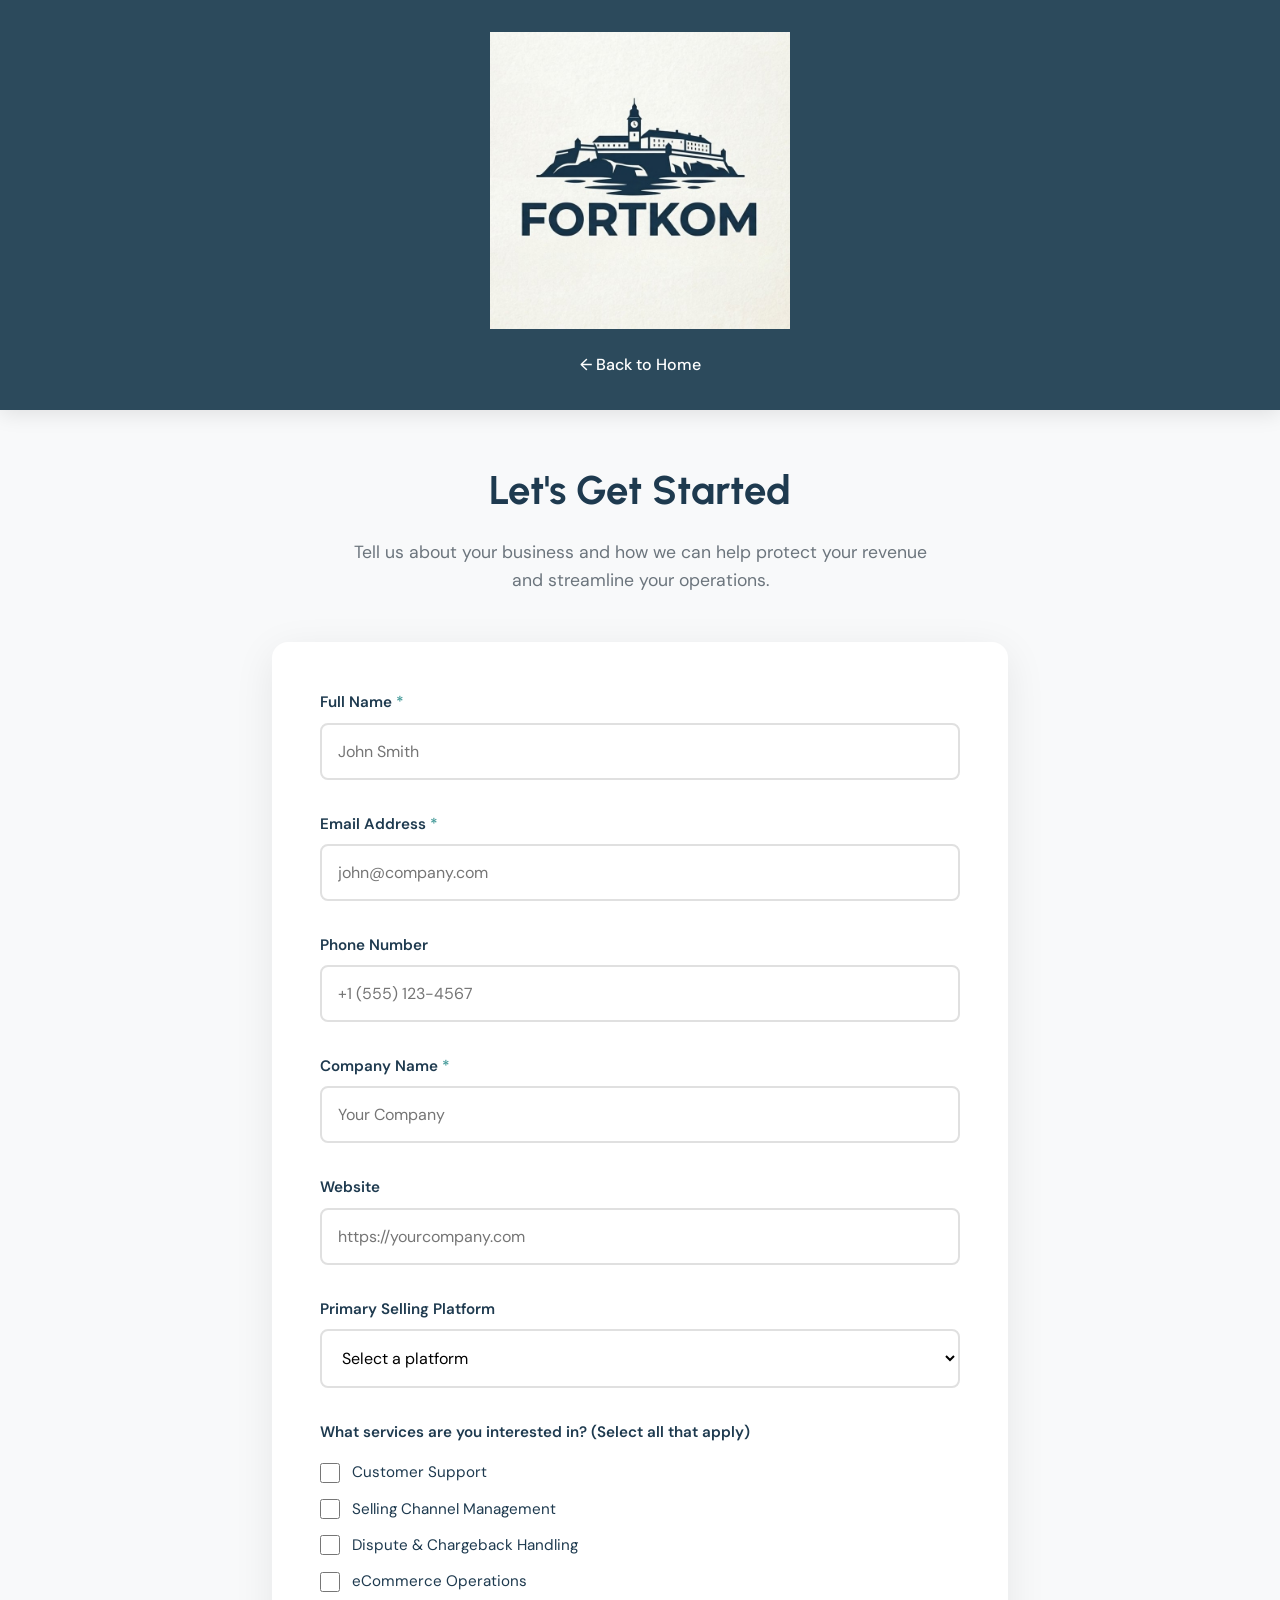
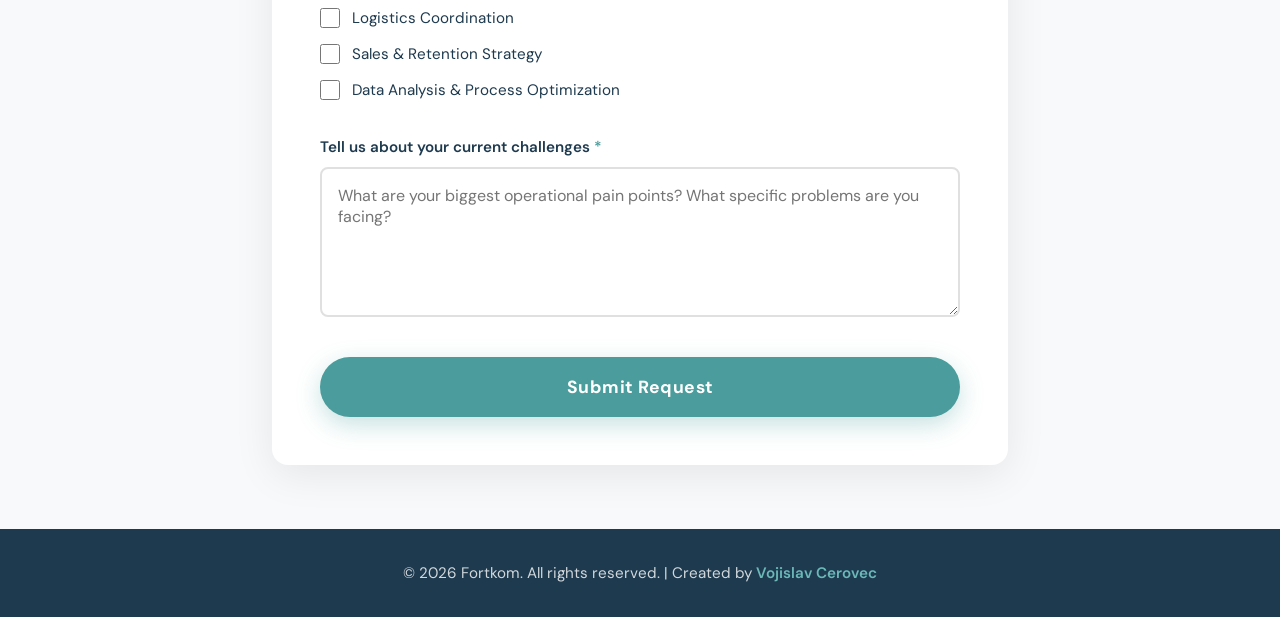
==== get-started.html @ 03bb9717 "Add files via upload" ====
<!DOCTYPE html>
<html lang="en">
<head>
    <meta charset="UTF-8">
    <meta name="viewport" content="width=device-width, initial-scale=1.0">
    <title>Get Started - Fortkom</title>
    <link rel="preconnect" href="https://fonts.googleapis.com">
    <link rel="preconnect" href="https://fonts.gstatic.com" crossorigin>
    <link href="https://fonts.googleapis.com/css2?family=DM+Sans:wght@400;500;700&family=Urbanist:wght@600;700;800&display=swap" rel="stylesheet">
    <style>
        * {
            margin: 0;
            padding: 0;
            box-sizing: border-box;
        }

        :root {
            --primary-dark: #1e3a4f;
            --primary-medium: #2C4A5C;
            --accent-teal: #4a9d9c;
            --accent-light: #6bb8b7;
            --bg-light: #f8f9fa;
            --text-dark: #1a1a1a;
            --text-light: #ffffff;
            --text-muted: #6c757d;
        }

        body {
            font-family: 'DM Sans', sans-serif;
            color: var(--text-dark);
            line-height: 1.6;
            background: var(--bg-light);
        }

        /* Header */
        header {
            background: var(--primary-medium);
            padding: 2rem;
            text-align: center;
            box-shadow: 0 4px 20px rgba(0, 0, 0, 0.1);
        }

        .logo {
            text-align: center;
        }

        .logo img {
            max-width: 300px;
            width: 100%;
            height: auto;
        }

        .back-link {
            display: inline-block;
            margin-top: 1rem;
            color: var(--text-light);
            text-decoration: none;
            font-weight: 500;
            transition: color 0.3s ease;
        }

        .back-link:hover {
            color: var(--accent-light);
        }

        /* Main Container */
        .container {
            max-width: 800px;
            margin: 3rem auto;
            padding: 0 2rem;
        }

        .form-header {
            text-align: center;
            margin-bottom: 3rem;
        }

        .form-header h1 {
            font-family: 'Urbanist', sans-serif;
            font-size: 2.5rem;
            font-weight: 700;
            color: var(--primary-dark);
            margin-bottom: 1rem;
        }

        .form-header p {
            font-size: 1.1rem;
            color: var(--text-muted);
            max-width: 600px;
            margin: 0 auto;
        }

        /* Form Styling */
        .contact-form {
            background: white;
            padding: 3rem;
            border-radius: 16px;
            box-shadow: 0 10px 40px rgba(0, 0, 0, 0.08);
        }

        .form-group {
            margin-bottom: 2rem;
        }

        .form-group label {
            display: block;
            font-weight: 600;
            color: var(--primary-dark);
            margin-bottom: 0.5rem;
            font-size: 0.95rem;
        }

        .form-group label.required::after {
            content: ' *';
            color: var(--accent-teal);
        }

        .form-group input,
        .form-group textarea,
        .form-group select {
            width: 100%;
            padding: 1rem;
            border: 2px solid #e0e0e0;
            border-radius: 8px;
            font-family: 'DM Sans', sans-serif;
            font-size: 1rem;
            transition: all 0.3s ease;
            background: white;
        }

        .form-group input:focus,
        .form-group textarea:focus,
        .form-group select:focus {
            outline: none;
            border-color: var(--accent-teal);
            box-shadow: 0 0 0 3px rgba(74, 157, 156, 0.1);
        }

        .form-group textarea {
            min-height: 150px;
            resize: vertical;
        }

        /* Checkbox Group */
        .checkbox-group {
            margin-bottom: 2rem;
        }

        .checkbox-group label {
            display: block;
            font-weight: 600;
            color: var(--primary-dark);
            margin-bottom: 1rem;
            font-size: 0.95rem;
        }

        .checkbox-item {
            display: flex;
            align-items: center;
            margin-bottom: 0.75rem;
        }

        .checkbox-item input[type="checkbox"] {
            width: 20px;
            height: 20px;
            margin-right: 0.75rem;
            cursor: pointer;
            accent-color: var(--accent-teal);
        }

        .checkbox-item label {
            margin-bottom: 0;
            font-weight: 400;
            cursor: pointer;
        }

        /* Submit Button */
        .submit-btn {
            width: 100%;
            padding: 1.2rem;
            background: var(--accent-teal);
            color: white;
            border: none;
            border-radius: 50px;
            font-family: 'DM Sans', sans-serif;
            font-weight: 700;
            font-size: 1.1rem;
            cursor: pointer;
            transition: all 0.3s ease;
            box-shadow: 0 8px 25px rgba(74, 157, 156, 0.3);
            letter-spacing: 0.5px;
        }

        .submit-btn:hover {
            background: var(--accent-light);
            transform: translateY(-3px);
            box-shadow: 0 12px 35px rgba(74, 157, 156, 0.4);
        }

        .submit-btn:active {
            transform: translateY(-1px);
        }

        /* Success Message */
        .success-message {
            display: none;
            background: linear-gradient(135deg, var(--accent-teal), var(--accent-light));
            color: white;
            padding: 2rem;
            border-radius: 12px;
            text-align: center;
            margin-top: 2rem;
        }

        .success-message.show {
            display: block;
            animation: slideIn 0.5s ease-out;
        }

        @keyframes slideIn {
            from {
                opacity: 0;
                transform: translateY(20px);
            }
            to {
                opacity: 1;
                transform: translateY(0);
            }
        }

        .success-message h3 {
            font-size: 1.5rem;
            margin-bottom: 0.5rem;
        }

        /* Footer */
        footer {
            background: var(--primary-dark);
            color: rgba(255, 255, 255, 0.8);
            text-align: center;
            padding: 2rem;
            font-size: 0.95rem;
            margin-top: 4rem;
        }

        footer p {
            margin: 0;
            color: rgba(255, 255, 255, 0.8);
        }

        footer a {
            color: var(--accent-light);
            text-decoration: none;
            font-weight: 600;
            transition: color 0.3s ease;
        }

        footer a:hover {
            color: white;
        }

        /* Responsive */
        @media (max-width: 768px) {
            .container {
                padding: 0 1.5rem;
            }

            .contact-form {
                padding: 2rem 1.5rem;
            }

            .form-header h1 {
                font-size: 2rem;
            }

            .logo img {
                max-width: 220px;
            }
        }
    </style>
</head>
<body>
    <header>
        <div class="logo">
            <img src="fortkom-logo.png" alt="Fortkom Logo">
        </div>
        <a href="fortkom-website.html" class="back-link">← Back to Home</a>
    </header>

    <div class="container">
        <div class="form-header">
            <h1>Let's Get Started</h1>
            <p>Tell us about your business and how we can help protect your revenue and streamline your operations.</p>
        </div>

        <form class="contact-form" id="contactForm">
            <div class="form-group">
                <label for="name" class="required">Full Name</label>
                <input type="text" id="name" name="name" required placeholder="John Smith">
            </div>

            <div class="form-group">
                <label for="email" class="required">Email Address</label>
                <input type="email" id="email" name="email" required placeholder="john@company.com">
            </div>

            <div class="form-group">
                <label for="phone">Phone Number</label>
                <input type="tel" id="phone" name="phone" placeholder="+1 (555) 123-4567">
            </div>

            <div class="form-group">
                <label for="company" class="required">Company Name</label>
                <input type="text" id="company" name="company" required placeholder="Your Company">
            </div>

            <div class="form-group">
                <label for="website">Website</label>
                <input type="url" id="website" name="website" placeholder="https://yourcompany.com">
            </div>

            <div class="form-group">
                <label for="platform">Primary Selling Platform</label>
                <select id="platform" name="platform">
                    <option value="">Select a platform</option>
                    <option value="amazon">Amazon</option>
                    <option value="walmart">Walmart</option>
                    <option value="ebay">eBay</option>
                    <option value="shopify">Shopify</option>
                    <option value="multiple">Multiple Platforms</option>
                    <option value="other">Other</option>
                </select>
            </div>

            <div class="checkbox-group">
                <label>What services are you interested in? (Select all that apply)</label>
                <div class="checkbox-item">
                    <input type="checkbox" id="service1" name="services" value="customer-support">
                    <label for="service1">Customer Support</label>
                </div>
                <div class="checkbox-item">
                    <input type="checkbox" id="service2" name="services" value="channel-management">
                    <label for="service2">Selling Channel Management</label>
                </div>
                <div class="checkbox-item">
                    <input type="checkbox" id="service3" name="services" value="dispute-handling">
                    <label for="service3">Dispute & Chargeback Handling</label>
                </div>
                <div class="checkbox-item">
                    <input type="checkbox" id="service4" name="services" value="operations">
                    <label for="service4">eCommerce Operations</label>
                </div>
                <div class="checkbox-item">
                    <input type="checkbox" id="service5" name="services" value="logistics">
                    <label for="service5">Logistics Coordination</label>
                </div>
                <div class="checkbox-item">
                    <input type="checkbox" id="service6" name="services" value="sales-retention">
                    <label for="service6">Sales & Retention Strategy</label>
                </div>
                <div class="checkbox-item">
                    <input type="checkbox" id="service7" name="services" value="data-analysis">
                    <label for="service7">Data Analysis & Process Optimization</label>
                </div>
            </div>

            <div class="form-group">
                <label for="message" class="required">Tell us about your current challenges</label>
                <textarea id="message" name="message" required placeholder="What are your biggest operational pain points? What specific problems are you facing?"></textarea>
            </div>

            <button type="submit" class="submit-btn">Submit Request</button>
        </form>

        <div class="success-message" id="successMessage">
            <h3>✓ Thank You!</h3>
            <p>We've received your request and will get back to you within 24 hours.</p>
        </div>
    </div>

    <footer>
        <p>© 2026 Fortkom. All rights reserved. | Created by <a href="#">Vojislav Cerovec</a></p>
    </footer>

    <script>
        document.getElementById('contactForm').addEventListener('submit', function(e) {
            e.preventDefault();
            
            // Get form data
            const formData = new FormData(this);
            
            // Collect selected services
            const services = [];
            document.querySelectorAll('input[name="services"]:checked').forEach(checkbox => {
                services.push(checkbox.value);
            });
            
            // Here you would normally send the data to a server
            // For now, we'll just show a success message
            console.log('Form Data:', {
                name: formData.get('name'),
                email: formData.get('email'),
                phone: formData.get('phone'),
                company: formData.get('company'),
                website: formData.get('website'),
                platform: formData.get('platform'),
                services: services,
                message: formData.get('message')
            });
            
            // Hide form and show success message
            this.style.display = 'none';
            document.getElementById('successMessage').classList.add('show');
            
            // Scroll to success message
            document.getElementById('successMessage').scrollIntoView({ 
                behavior: 'smooth',
                block: 'center'
            });
        });
    </script>
</body>
</html>
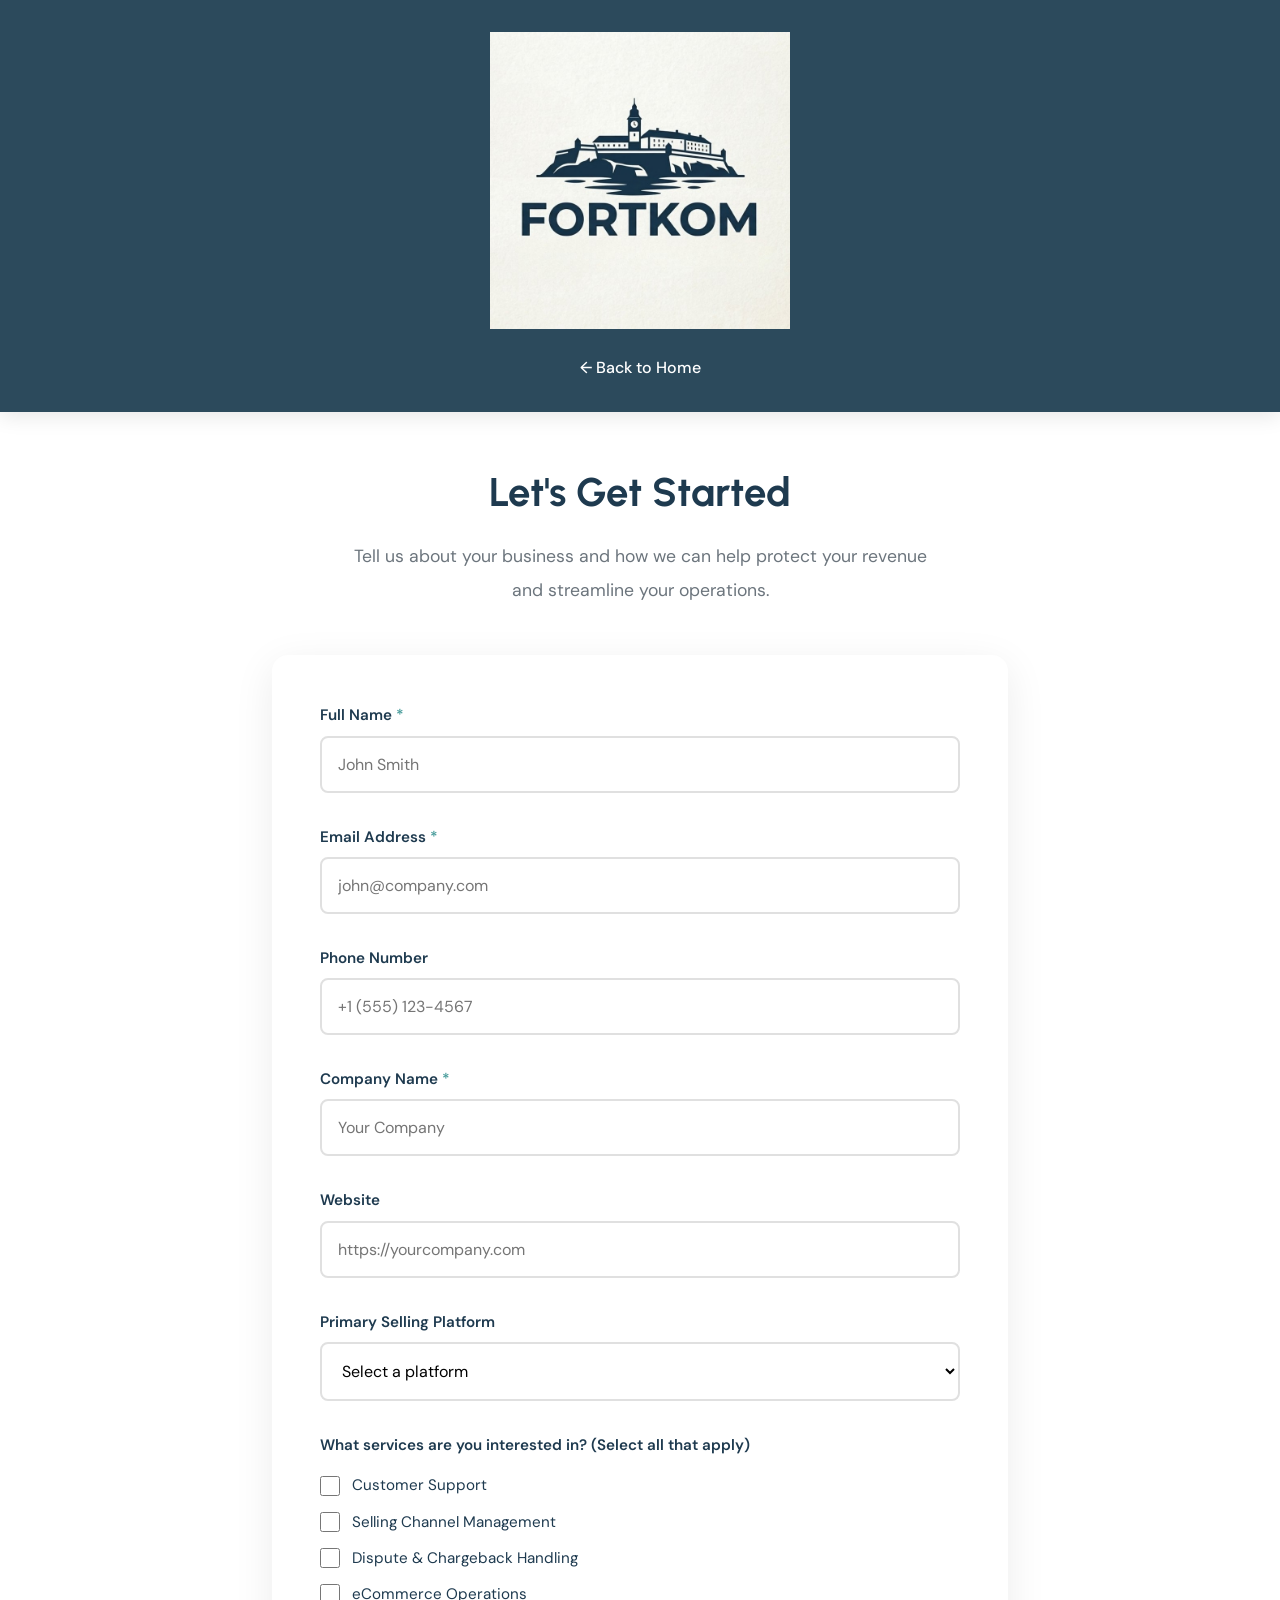
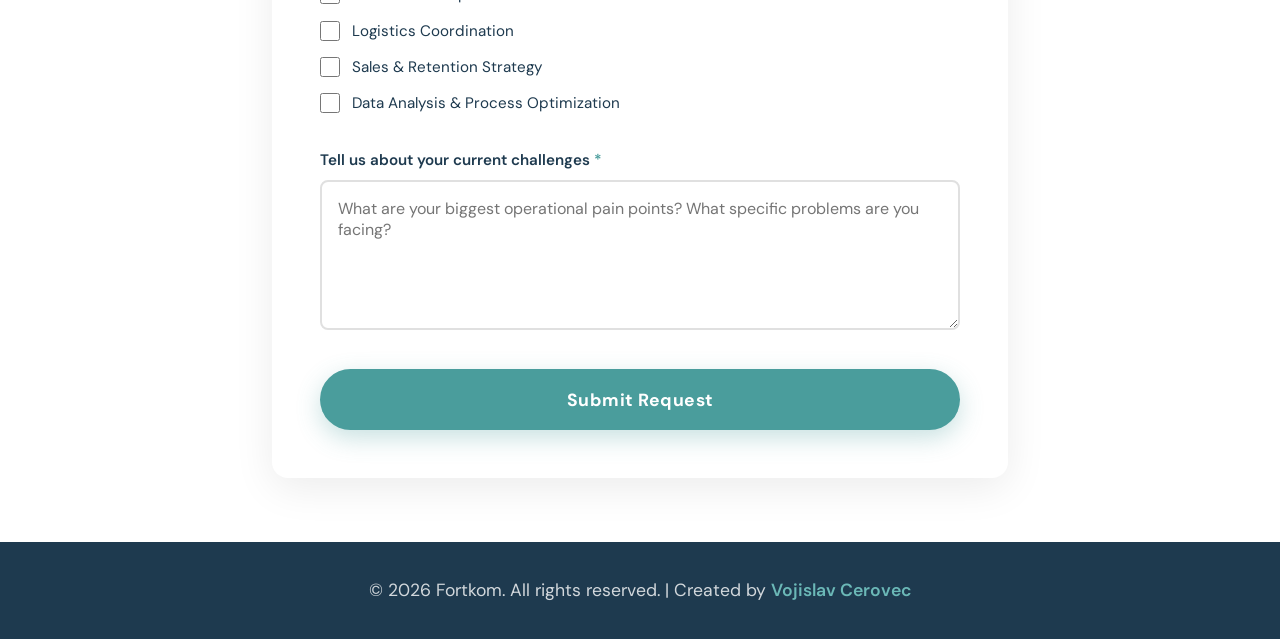
==== commit a8172724: "komit sa seo" ====
--- a/get-started.html
+++ b/get-started.html
@@ -7,284 +7,14 @@
     <link rel="preconnect" href="https://fonts.googleapis.com">
     <link rel="preconnect" href="https://fonts.gstatic.com" crossorigin>
     <link href="https://fonts.googleapis.com/css2?family=DM+Sans:wght@400;500;700&family=Urbanist:wght@600;700;800&display=swap" rel="stylesheet">
-    <style>
-        * {
-            margin: 0;
-            padding: 0;
-            box-sizing: border-box;
-        }
-
-        :root {
-            --primary-dark: #1e3a4f;
-            --primary-medium: #2C4A5C;
-            --accent-teal: #4a9d9c;
-            --accent-light: #6bb8b7;
-            --bg-light: #f8f9fa;
-            --text-dark: #1a1a1a;
-            --text-light: #ffffff;
-            --text-muted: #6c757d;
-        }
-
-        body {
-            font-family: 'DM Sans', sans-serif;
-            color: var(--text-dark);
-            line-height: 1.6;
-            background: var(--bg-light);
-        }
-
-        /* Header */
-        header {
-            background: var(--primary-medium);
-            padding: 2rem;
-            text-align: center;
-            box-shadow: 0 4px 20px rgba(0, 0, 0, 0.1);
-        }
-
-        .logo {
-            text-align: center;
-        }
-
-        .logo img {
-            max-width: 300px;
-            width: 100%;
-            height: auto;
-        }
-
-        .back-link {
-            display: inline-block;
-            margin-top: 1rem;
-            color: var(--text-light);
-            text-decoration: none;
-            font-weight: 500;
-            transition: color 0.3s ease;
-        }
-
-        .back-link:hover {
-            color: var(--accent-light);
-        }
-
-        /* Main Container */
-        .container {
-            max-width: 800px;
-            margin: 3rem auto;
-            padding: 0 2rem;
-        }
-
-        .form-header {
-            text-align: center;
-            margin-bottom: 3rem;
-        }
-
-        .form-header h1 {
-            font-family: 'Urbanist', sans-serif;
-            font-size: 2.5rem;
-            font-weight: 700;
-            color: var(--primary-dark);
-            margin-bottom: 1rem;
-        }
-
-        .form-header p {
-            font-size: 1.1rem;
-            color: var(--text-muted);
-            max-width: 600px;
-            margin: 0 auto;
-        }
-
-        /* Form Styling */
-        .contact-form {
-            background: white;
-            padding: 3rem;
-            border-radius: 16px;
-            box-shadow: 0 10px 40px rgba(0, 0, 0, 0.08);
-        }
-
-        .form-group {
-            margin-bottom: 2rem;
-        }
-
-        .form-group label {
-            display: block;
-            font-weight: 600;
-            color: var(--primary-dark);
-            margin-bottom: 0.5rem;
-            font-size: 0.95rem;
-        }
-
-        .form-group label.required::after {
-            content: ' *';
-            color: var(--accent-teal);
-        }
-
-        .form-group input,
-        .form-group textarea,
-        .form-group select {
-            width: 100%;
-            padding: 1rem;
-            border: 2px solid #e0e0e0;
-            border-radius: 8px;
-            font-family: 'DM Sans', sans-serif;
-            font-size: 1rem;
-            transition: all 0.3s ease;
-            background: white;
-        }
-
-        .form-group input:focus,
-        .form-group textarea:focus,
-        .form-group select:focus {
-            outline: none;
-            border-color: var(--accent-teal);
-            box-shadow: 0 0 0 3px rgba(74, 157, 156, 0.1);
-        }
-
-        .form-group textarea {
-            min-height: 150px;
-            resize: vertical;
-        }
-
-        /* Checkbox Group */
-        .checkbox-group {
-            margin-bottom: 2rem;
-        }
-
-        .checkbox-group label {
-            display: block;
-            font-weight: 600;
-            color: var(--primary-dark);
-            margin-bottom: 1rem;
-            font-size: 0.95rem;
-        }
-
-        .checkbox-item {
-            display: flex;
-            align-items: center;
-            margin-bottom: 0.75rem;
-        }
-
-        .checkbox-item input[type="checkbox"] {
-            width: 20px;
-            height: 20px;
-            margin-right: 0.75rem;
-            cursor: pointer;
-            accent-color: var(--accent-teal);
-        }
-
-        .checkbox-item label {
-            margin-bottom: 0;
-            font-weight: 400;
-            cursor: pointer;
-        }
-
-        /* Submit Button */
-        .submit-btn {
-            width: 100%;
-            padding: 1.2rem;
-            background: var(--accent-teal);
-            color: white;
-            border: none;
-            border-radius: 50px;
-            font-family: 'DM Sans', sans-serif;
-            font-weight: 700;
-            font-size: 1.1rem;
-            cursor: pointer;
-            transition: all 0.3s ease;
-            box-shadow: 0 8px 25px rgba(74, 157, 156, 0.3);
-            letter-spacing: 0.5px;
-        }
-
-        .submit-btn:hover {
-            background: var(--accent-light);
-            transform: translateY(-3px);
-            box-shadow: 0 12px 35px rgba(74, 157, 156, 0.4);
-        }
-
-        .submit-btn:active {
-            transform: translateY(-1px);
-        }
-
-        /* Success Message */
-        .success-message {
-            display: none;
-            background: linear-gradient(135deg, var(--accent-teal), var(--accent-light));
-            color: white;
-            padding: 2rem;
-            border-radius: 12px;
-            text-align: center;
-            margin-top: 2rem;
-        }
-
-        .success-message.show {
-            display: block;
-            animation: slideIn 0.5s ease-out;
-        }
-
-        @keyframes slideIn {
-            from {
-                opacity: 0;
-                transform: translateY(20px);
-            }
-            to {
-                opacity: 1;
-                transform: translateY(0);
-            }
-        }
-
-        .success-message h3 {
-            font-size: 1.5rem;
-            margin-bottom: 0.5rem;
-        }
-
-        /* Footer */
-        footer {
-            background: var(--primary-dark);
-            color: rgba(255, 255, 255, 0.8);
-            text-align: center;
-            padding: 2rem;
-            font-size: 0.95rem;
-            margin-top: 4rem;
-        }
-
-        footer p {
-            margin: 0;
-            color: rgba(255, 255, 255, 0.8);
-        }
-
-        footer a {
-            color: var(--accent-light);
-            text-decoration: none;
-            font-weight: 600;
-            transition: color 0.3s ease;
-        }
-
-        footer a:hover {
-            color: white;
-        }
-
-        /* Responsive */
-        @media (max-width: 768px) {
-            .container {
-                padding: 0 1.5rem;
-            }
-
-            .contact-form {
-                padding: 2rem 1.5rem;
-            }
-
-            .form-header h1 {
-                font-size: 2rem;
-            }
-
-            .logo img {
-                max-width: 220px;
-            }
-        }
-    </style>
+    <link rel="stylesheet" href="css/styles.css">
 </head>
 <body>
     <header>
         <div class="logo">
             <img src="fortkom-logo.png" alt="Fortkom Logo">
         </div>
-        <a href="fortkom-website.html" class="back-link">← Back to Home</a>
+        <a href="index.html" class="back-link">← Back to Home</a>
     </header>
 
     <div class="container">
@@ -382,42 +112,6 @@
         <p>© 2026 Fortkom. All rights reserved. | Created by <a href="#">Vojislav Cerovec</a></p>
     </footer>
 
-    <script>
-        document.getElementById('contactForm').addEventListener('submit', function(e) {
-            e.preventDefault();
-            
-            // Get form data
-            const formData = new FormData(this);
-            
-            // Collect selected services
-            const services = [];
-            document.querySelectorAll('input[name="services"]:checked').forEach(checkbox => {
-                services.push(checkbox.value);
-            });
-            
-            // Here you would normally send the data to a server
-            // For now, we'll just show a success message
-            console.log('Form Data:', {
-                name: formData.get('name'),
-                email: formData.get('email'),
-                phone: formData.get('phone'),
-                company: formData.get('company'),
-                website: formData.get('website'),
-                platform: formData.get('platform'),
-                services: services,
-                message: formData.get('message')
-            });
-            
-            // Hide form and show success message
-            this.style.display = 'none';
-            document.getElementById('successMessage').classList.add('show');
-            
-            // Scroll to success message
-            document.getElementById('successMessage').scrollIntoView({ 
-                behavior: 'smooth',
-                block: 'center'
-            });
-        });
-    </script>
+    <script src="js/script.js"></script>
 </body>
 </html>
--- a/css/styles.css
+++ b/css/styles.css
@@ -0,0 +1,727 @@
+* {
+    margin: 0;
+    padding: 0;
+    box-sizing: border-box;
+}
+
+:root {
+    --primary-dark: #1e3a4f;
+    --primary-medium: #2C4A5C;
+    --accent-teal: #4a9d9c;
+    --accent-light: #6bb8b7;
+    --bg-light: #f8f9fa;
+    --text-dark: #1a1a1a;
+    --text-light: #ffffff;
+    --text-muted: #6c757d;
+}
+
+body {
+    font-family: 'DM Sans', sans-serif;
+    color: var(--text-dark);
+    line-height: 1.6;
+    overflow-x: hidden;
+}
+
+/* Hero Section with Pattern Background */
+.hero {
+    background: var(--primary-medium);
+    min-height: 100vh;
+    display: flex;
+    flex-direction: column;
+    position: relative;
+    overflow: hidden;
+}
+
+.hero::before {
+    content: '';
+    position: absolute;
+    top: 0;
+    left: 0;
+    right: 0;
+    bottom: 0;
+    background-image:
+        radial-gradient(circle at 15% 20%, rgba(74, 157, 156, 0.15) 0%, transparent 30%),
+        radial-gradient(circle at 85% 70%, rgba(107, 184, 183, 0.1) 0%, transparent 35%);
+    pointer-events: none;
+}
+
+/* Illustrated People Pattern */
+.pattern-bg {
+    position: absolute;
+    top: 0;
+    left: 0;
+    right: 0;
+    bottom: 0;
+    opacity: 0.08;
+    background-image:
+        url("data:image/svg+xml,%3Csvg width='200' height='200' xmlns='http://www.w3.org/2000/svg'%3E%3Cg fill='%234a9d9c' opacity='0.6'%3E%3Ccircle cx='50' cy='40' r='25'/%3E%3Crect x='35' y='65' width='30' height='50' rx='5'/%3E%3Ccircle cx='150' cy='140' r='20'/%3E%3Crect x='140' y='160' width='20' height='35' rx='3'/%3E%3Cpath d='M 100 180 Q 100 170 110 175 T 120 180' fill='none' stroke='%236bb8b7' stroke-width='2'/%3E%3C/g%3E%3C/svg%3E");
+    background-size: 400px 400px;
+    animation: patternMove 60s linear infinite;
+}
+
+@keyframes patternMove {
+    0% {
+        background-position: 0 0;
+    }
+
+    100% {
+        background-position: 400px 400px;
+    }
+}
+
+/* Navigation */
+nav {
+    background: rgba(255, 255, 255, 0.98);
+    padding: 1rem 2rem;
+    position: sticky;
+    top: 0;
+    z-index: 100;
+    backdrop-filter: blur(10px);
+    box-shadow: 0 2px 20px rgba(0, 0, 0, 0.05);
+    animation: navSlideDown 0.6s ease-out;
+}
+
+@keyframes navSlideDown {
+    from {
+        transform: translateY(-100%);
+        opacity: 0;
+    }
+
+    to {
+        transform: translateY(0);
+        opacity: 1;
+    }
+}
+
+nav ul {
+    list-style: none;
+    display: flex;
+    justify-content: center;
+    gap: 3rem;
+    flex-wrap: wrap;
+}
+
+nav a {
+    text-decoration: none;
+    color: var(--text-dark);
+    font-weight: 500;
+    font-size: 0.95rem;
+    letter-spacing: 0.5px;
+    position: relative;
+    padding: 0.5rem 0;
+    transition: color 0.3s ease;
+}
+
+nav a::after {
+    content: '';
+    position: absolute;
+    bottom: 0;
+    left: 0;
+    width: 0;
+    height: 2px;
+    background: var(--accent-teal);
+    transition: width 0.3s ease;
+}
+
+nav a:hover {
+    color: var(--accent-teal);
+}
+
+nav a:hover::after {
+    width: 100%;
+}
+
+/* Hamburger Menu */
+.hamburger {
+    display: none;
+    flex-direction: column;
+    cursor: pointer;
+    padding: 0.5rem;
+    z-index: 101;
+    position: relative;
+}
+
+.hamburger span {
+    width: 28px;
+    height: 3px;
+    background: var(--primary-dark);
+    margin: 3px 0;
+    transition: all 0.3s ease;
+    border-radius: 2px;
+}
+
+.hamburger.active span:nth-child(1) {
+    transform: rotate(45deg) translate(8px, 8px);
+}
+
+.hamburger.active span:nth-child(2) {
+    opacity: 0;
+}
+
+.hamburger.active span:nth-child(3) {
+    transform: rotate(-45deg) translate(7px, -7px);
+}
+
+/* Hero Content */
+.hero-content {
+    flex: 1;
+    display: flex;
+    flex-direction: column;
+    align-items: center;
+    justify-content: center;
+    padding: 4rem 2rem;
+    position: relative;
+    z-index: 2;
+}
+
+.logo-container {
+    background: white;
+    padding: 3rem 4rem;
+    border-radius: 16px;
+    box-shadow: 0 20px 60px rgba(0, 0, 0, 0.2);
+    margin-bottom: 2rem;
+    animation: logoFloat 0.8s ease-out;
+}
+
+@keyframes logoFloat {
+    from {
+        transform: translateY(-30px);
+        opacity: 0;
+    }
+
+    to {
+        transform: translateY(0);
+        opacity: 1;
+    }
+}
+
+.logo {
+    text-align: center;
+}
+
+.logo img {
+    max-width: 400px;
+    width: 100%;
+    height: auto;
+    display: block;
+    margin: 0 auto;
+    margin-bottom: 10px;
+}
+
+.tagline {
+    color: var(--text-light);
+    font-size: 1.5rem;
+    text-align: center;
+    max-width: 700px;
+    font-weight: 400;
+    line-height: 1.8;
+    animation: fadeInUp 0.8s ease-out 0.3s both;
+    text-shadow: 0 2px 10px rgba(0, 0, 0, 0.3);
+}
+
+@keyframes fadeInUp {
+    from {
+        transform: translateY(20px);
+        opacity: 0;
+    }
+
+    to {
+        transform: translateY(0);
+        opacity: 1;
+    }
+}
+
+/* Section Styling */
+section {
+    padding: 6rem 2rem;
+    max-width: 1200px;
+    margin: 0 auto;
+}
+
+section:nth-child(even) {
+    background: var(--bg-light);
+}
+
+h2 {
+    font-family: 'Urbanist', sans-serif;
+    font-size: 2.8rem;
+    font-weight: 700;
+    color: var(--primary-dark);
+    margin-bottom: 2rem;
+    position: relative;
+    display: inline-block;
+}
+
+h2::after {
+    content: '';
+    position: absolute;
+    bottom: -10px;
+    left: 0;
+    width: 80px;
+    height: 4px;
+    background: linear-gradient(90deg, var(--accent-teal), var(--accent-light));
+    border-radius: 2px;
+}
+
+h3 {
+    font-family: 'Urbanist', sans-serif;
+    font-size: 1.6rem;
+    font-weight: 700;
+    color: var(--primary-dark);
+    margin-bottom: 1.5rem;
+    margin-top: 3rem;
+}
+
+p {
+    font-size: 1.1rem;
+    line-height: 1.9;
+    color: var(--text-dark);
+    margin-bottom: 1.5rem;
+}
+
+.emphasis {
+    font-weight: 600;
+    color: var(--primary-dark);
+}
+
+/* Expertise Grid */
+.expertise-grid {
+    display: grid;
+    grid-template-columns: repeat(auto-fit, minmax(280px, 1fr));
+    gap: 1.5rem;
+    margin: 3rem 0;
+}
+
+.expertise-item {
+    background: white;
+    padding: 2rem;
+    border-radius: 12px;
+    border-left: 4px solid var(--accent-teal);
+    box-shadow: 0 4px 15px rgba(0, 0, 0, 0.08);
+    transition: transform 0.3s ease, box-shadow 0.3s ease;
+}
+
+.expertise-item:hover {
+    transform: translateY(-5px);
+    box-shadow: 0 8px 25px rgba(0, 0, 0, 0.12);
+}
+
+.expertise-item::before {
+    content: '▸';
+    color: var(--accent-teal);
+    font-weight: bold;
+    margin-right: 0.5rem;
+    font-size: 1.3rem;
+}
+
+/* Key Points */
+.key-points {
+    background: linear-gradient(135deg, var(--primary-dark) 0%, var(--primary-medium) 100%);
+    padding: 3rem;
+    border-radius: 16px;
+    color: white;
+    margin: 3rem 0;
+    box-shadow: 0 10px 40px rgba(0, 0, 0, 0.15);
+}
+
+.key-points p {
+    color: white;
+    font-size: 1.15rem;
+    line-height: 2;
+}
+
+.key-points .emphasis {
+    color: var(--accent-light);
+    font-weight: 700;
+}
+
+/* Bottom Line / CTA */
+.cta-section {
+    background: var(--bg-light);
+    color: var(--text-dark);
+    text-align: center;
+    padding: 5rem 2rem;
+}
+
+.cta-section h2 {
+    color: var(--primary-dark);
+    font-size: 3rem;
+    margin-bottom: 2rem;
+}
+
+.cta-section h2::after {
+    background: var(--accent-teal);
+    left: 50%;
+    transform: translateX(-50%);
+}
+
+.cta-section p {
+    color: var(--text-dark);
+    font-size: 1.3rem;
+    max-width: 800px;
+    margin: 0 auto 3rem;
+    line-height: 1.8;
+}
+
+.cta-button {
+    display: inline-block;
+    padding: 1.2rem 3rem;
+    background: var(--accent-teal);
+    color: white;
+    text-decoration: none;
+    font-weight: 700;
+    font-size: 1.1rem;
+    border-radius: 50px;
+    transition: all 0.3s ease;
+    box-shadow: 0 8px 25px rgba(74, 157, 156, 0.3);
+    letter-spacing: 0.5px;
+}
+
+.cta-button:hover {
+    background: var(--accent-light);
+    transform: translateY(-3px);
+    box-shadow: 0 12px 35px rgba(74, 157, 156, 0.4);
+}
+
+/* Scroll Animation */
+.fade-in {
+    opacity: 0;
+    transform: translateY(30px);
+    animation: fadeInScroll 0.8s ease-out forwards;
+}
+
+@keyframes fadeInScroll {
+    to {
+        opacity: 1;
+        transform: translateY(0);
+    }
+}
+
+/* Footer */
+footer {
+    background: var(--primary-dark);
+    color: rgba(255, 255, 255, 0.8);
+    text-align: center;
+    padding: 2rem;
+    font-size: 0.95rem;
+}
+
+footer p {
+    margin: 0;
+    color: rgba(255, 255, 255, 0.8);
+}
+
+footer a {
+    color: var(--accent-light);
+    text-decoration: none;
+    font-weight: 600;
+    transition: color 0.3s ease;
+}
+
+footer a:hover {
+    color: white;
+}
+
+/* Header */
+header {
+    background: var(--primary-medium);
+    padding: 2rem;
+    text-align: center;
+    box-shadow: 0 4px 20px rgba(0, 0, 0, 0.1);
+}
+
+.logo {
+    text-align: center;
+}
+
+.logo img {
+    max-width: 300px;
+    width: 100%;
+    height: auto;
+}
+
+.back-link {
+    display: inline-block;
+    margin-top: 1rem;
+    color: var(--text-light);
+    text-decoration: none;
+    font-weight: 500;
+    transition: color 0.3s ease;
+}
+
+.back-link:hover {
+    color: var(--accent-light);
+}
+
+/* Main Container */
+.container {
+    max-width: 800px;
+    margin: 3rem auto;
+    padding: 0 2rem;
+}
+
+.form-header {
+    text-align: center;
+    margin-bottom: 3rem;
+}
+
+.form-header h1 {
+    font-family: 'Urbanist', sans-serif;
+    font-size: 2.5rem;
+    font-weight: 700;
+    color: var(--primary-dark);
+    margin-bottom: 1rem;
+}
+
+.form-header p {
+    font-size: 1.1rem;
+    color: var(--text-muted);
+    max-width: 600px;
+    margin: 0 auto;
+}
+
+/* Form Styling */
+.contact-form {
+    background: white;
+    padding: 3rem;
+    border-radius: 16px;
+    box-shadow: 0 10px 40px rgba(0, 0, 0, 0.08);
+}
+
+.form-group {
+    margin-bottom: 2rem;
+}
+
+.form-group label {
+    display: block;
+    font-weight: 600;
+    color: var(--primary-dark);
+    margin-bottom: 0.5rem;
+    font-size: 0.95rem;
+}
+
+.form-group label.required::after {
+    content: ' *';
+    color: var(--accent-teal);
+}
+
+.form-group input,
+.form-group textarea,
+.form-group select {
+    width: 100%;
+    padding: 1rem;
+    border: 2px solid #e0e0e0;
+    border-radius: 8px;
+    font-family: 'DM Sans', sans-serif;
+    font-size: 1rem;
+    transition: all 0.3s ease;
+    background: white;
+}
+
+.form-group input:focus,
+.form-group textarea:focus,
+.form-group select:focus {
+    outline: none;
+    border-color: var(--accent-teal);
+    box-shadow: 0 0 0 3px rgba(74, 157, 156, 0.1);
+}
+
+.form-group textarea {
+    min-height: 150px;
+    resize: vertical;
+}
+
+/* Checkbox Group */
+.checkbox-group {
+    margin-bottom: 2rem;
+}
+
+.checkbox-group label {
+    display: block;
+    font-weight: 600;
+    color: var(--primary-dark);
+    margin-bottom: 1rem;
+    font-size: 0.95rem;
+}
+
+.checkbox-item {
+    display: flex;
+    align-items: center;
+    margin-bottom: 0.75rem;
+}
+
+.checkbox-item input[type="checkbox"] {
+    width: 20px;
+    height: 20px;
+    margin-right: 0.75rem;
+    cursor: pointer;
+    accent-color: var(--accent-teal);
+}
+
+.checkbox-item label {
+    margin-bottom: 0;
+    font-weight: 400;
+    cursor: pointer;
+}
+
+/* Submit Button */
+.submit-btn {
+    width: 100%;
+    padding: 1.2rem;
+    background: var(--accent-teal);
+    color: white;
+    border: none;
+    border-radius: 50px;
+    font-family: 'DM Sans', sans-serif;
+    font-weight: 700;
+    font-size: 1.1rem;
+    cursor: pointer;
+    transition: all 0.3s ease;
+    box-shadow: 0 8px 25px rgba(74, 157, 156, 0.3);
+    letter-spacing: 0.5px;
+}
+
+.submit-btn:hover {
+    background: var(--accent-light);
+    transform: translateY(-3px);
+    box-shadow: 0 12px 35px rgba(74, 157, 156, 0.4);
+}
+
+.submit-btn:active {
+    transform: translateY(-1px);
+}
+
+/* Success Message */
+.success-message {
+    display: none;
+    background: linear-gradient(135deg, var(--accent-teal), var(--accent-light));
+    color: white;
+    padding: 2rem;
+    border-radius: 12px;
+    text-align: center;
+    margin-top: 2rem;
+}
+
+.success-message.show {
+    display: block;
+    animation: slideIn 0.5s ease-out;
+}
+
+@keyframes slideIn {
+    from {
+        opacity: 0;
+        transform: translateY(20px);
+    }
+
+    to {
+        opacity: 1;
+        transform: translateY(0);
+    }
+}
+
+.success-message h3 {
+    font-size: 1.5rem;
+    margin-bottom: 0.5rem;
+}
+
+/* Footer */
+footer {
+    background: var(--primary-dark);
+    color: rgba(255, 255, 255, 0.8);
+    text-align: center;
+    padding: 2rem;
+    font-size: 0.95rem;
+    margin-top: 4rem;
+}
+
+footer p {
+    margin: 0;
+    color: rgba(255, 255, 255, 0.8);
+}
+
+footer a {
+    color: var(--accent-light);
+    text-decoration: none;
+    font-weight: 600;
+    transition: color 0.3s ease;
+}
+
+footer a:hover {
+    color: white;
+}
+
+/* Responsive */
+@media (max-width: 768px) {
+    .container {
+        padding: 0 1.5rem;
+    }
+
+    .contact-form {
+        padding: 2rem 1.5rem;
+    }
+
+    .form-header h1 {
+        font-size: 2rem;
+    }
+
+    .logo img {
+        max-width: 220px;
+    }
+}
+
+/* Responsive */
+@media (max-width: 768px) {
+    .hamburger {
+        display: flex;
+    }
+
+    nav {
+        display: flex;
+        justify-content: space-between;
+        align-items: center;
+    }
+
+    nav ul {
+        position: fixed;
+        top: 0;
+        right: -100%;
+        width: 70%;
+        height: 100vh;
+        background: rgba(255, 255, 255, 0.98);
+        backdrop-filter: blur(10px);
+        flex-direction: column;
+        justify-content: center;
+        align-items: center;
+        gap: 2rem;
+        transition: right 0.4s ease;
+        box-shadow: -5px 0 20px rgba(0, 0, 0, 0.1);
+    }
+
+    nav ul.active {
+        right: 0;
+    }
+
+    nav a {
+        font-size: 1.1rem;
+    }
+
+    .logo img {
+        max-width: 280px;
+    }
+
+    .tagline {
+        font-size: 1.2rem;
+    }
+
+    h2 {
+        font-size: 2.2rem;
+    }
+
+    section {
+        padding: 4rem 1.5rem;
+    }
+
+    .expertise-grid {
+        grid-template-columns: 1fr;
+    }
+}
